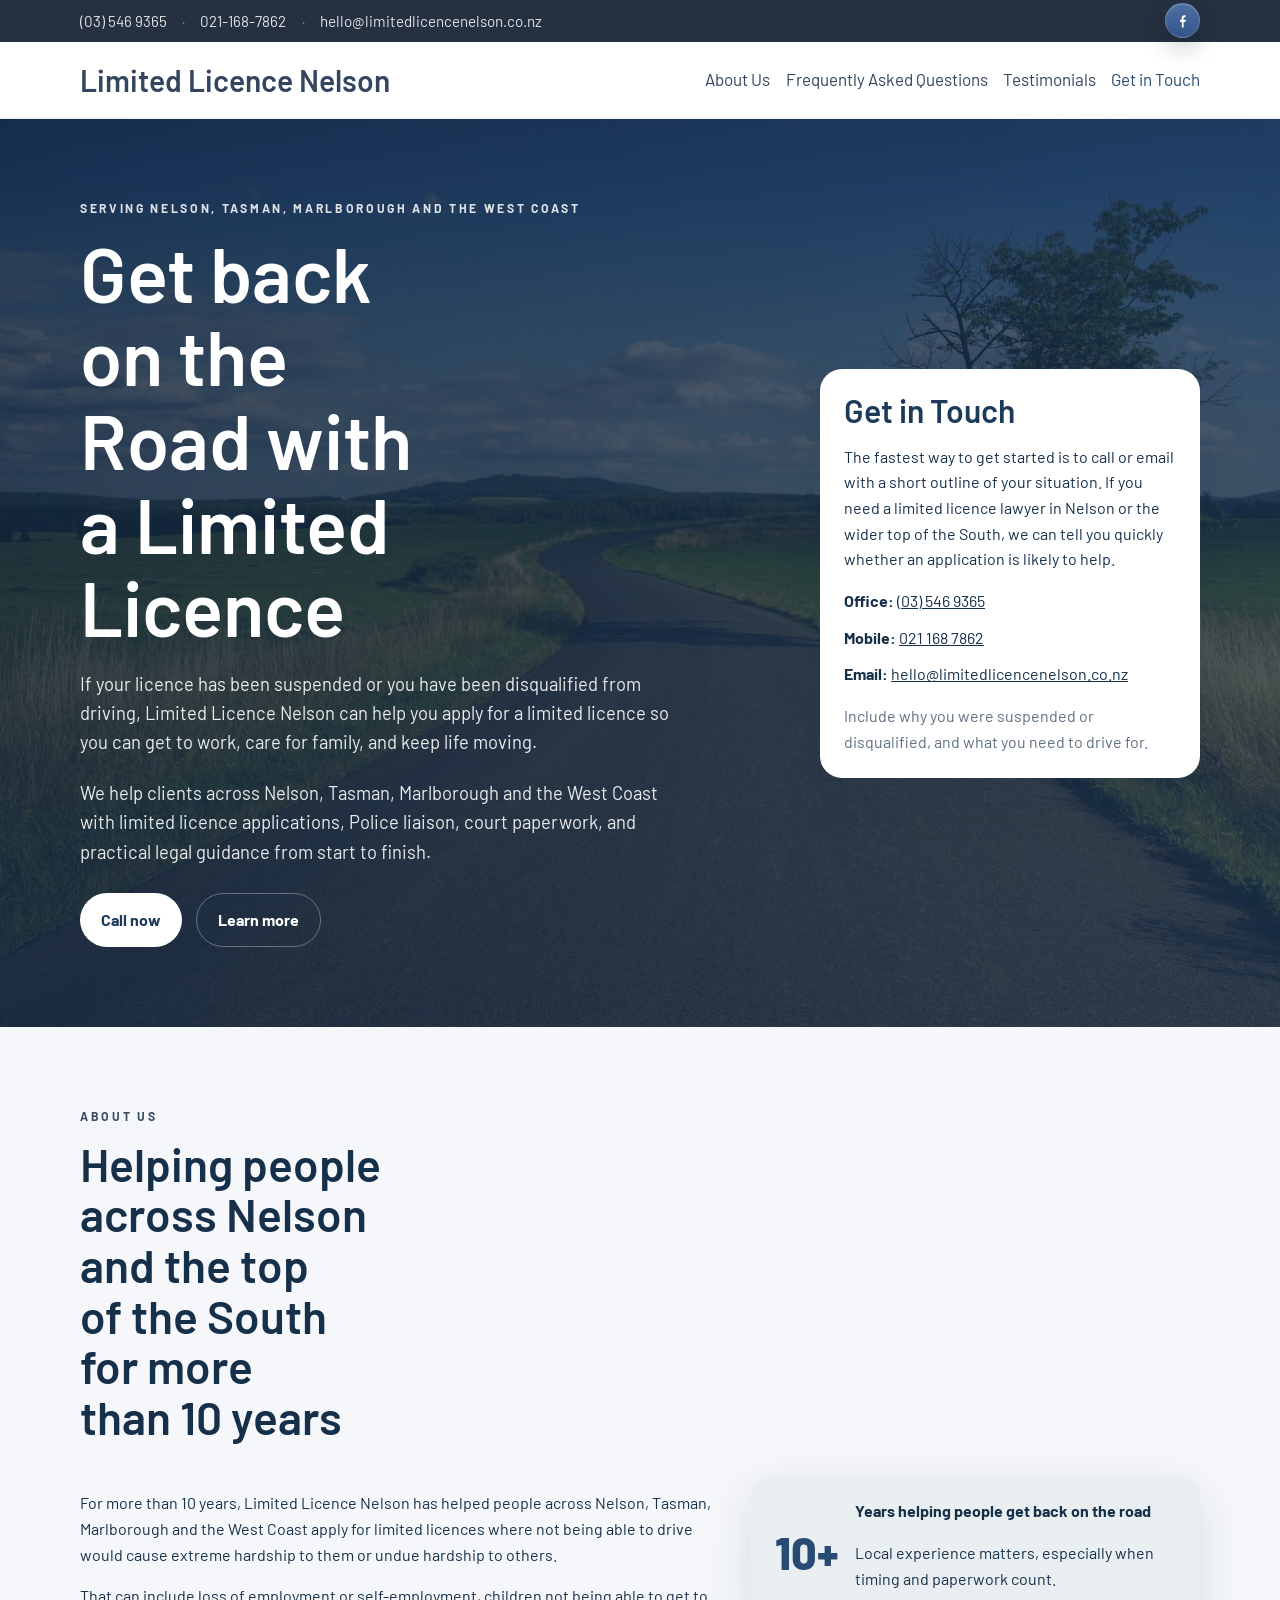
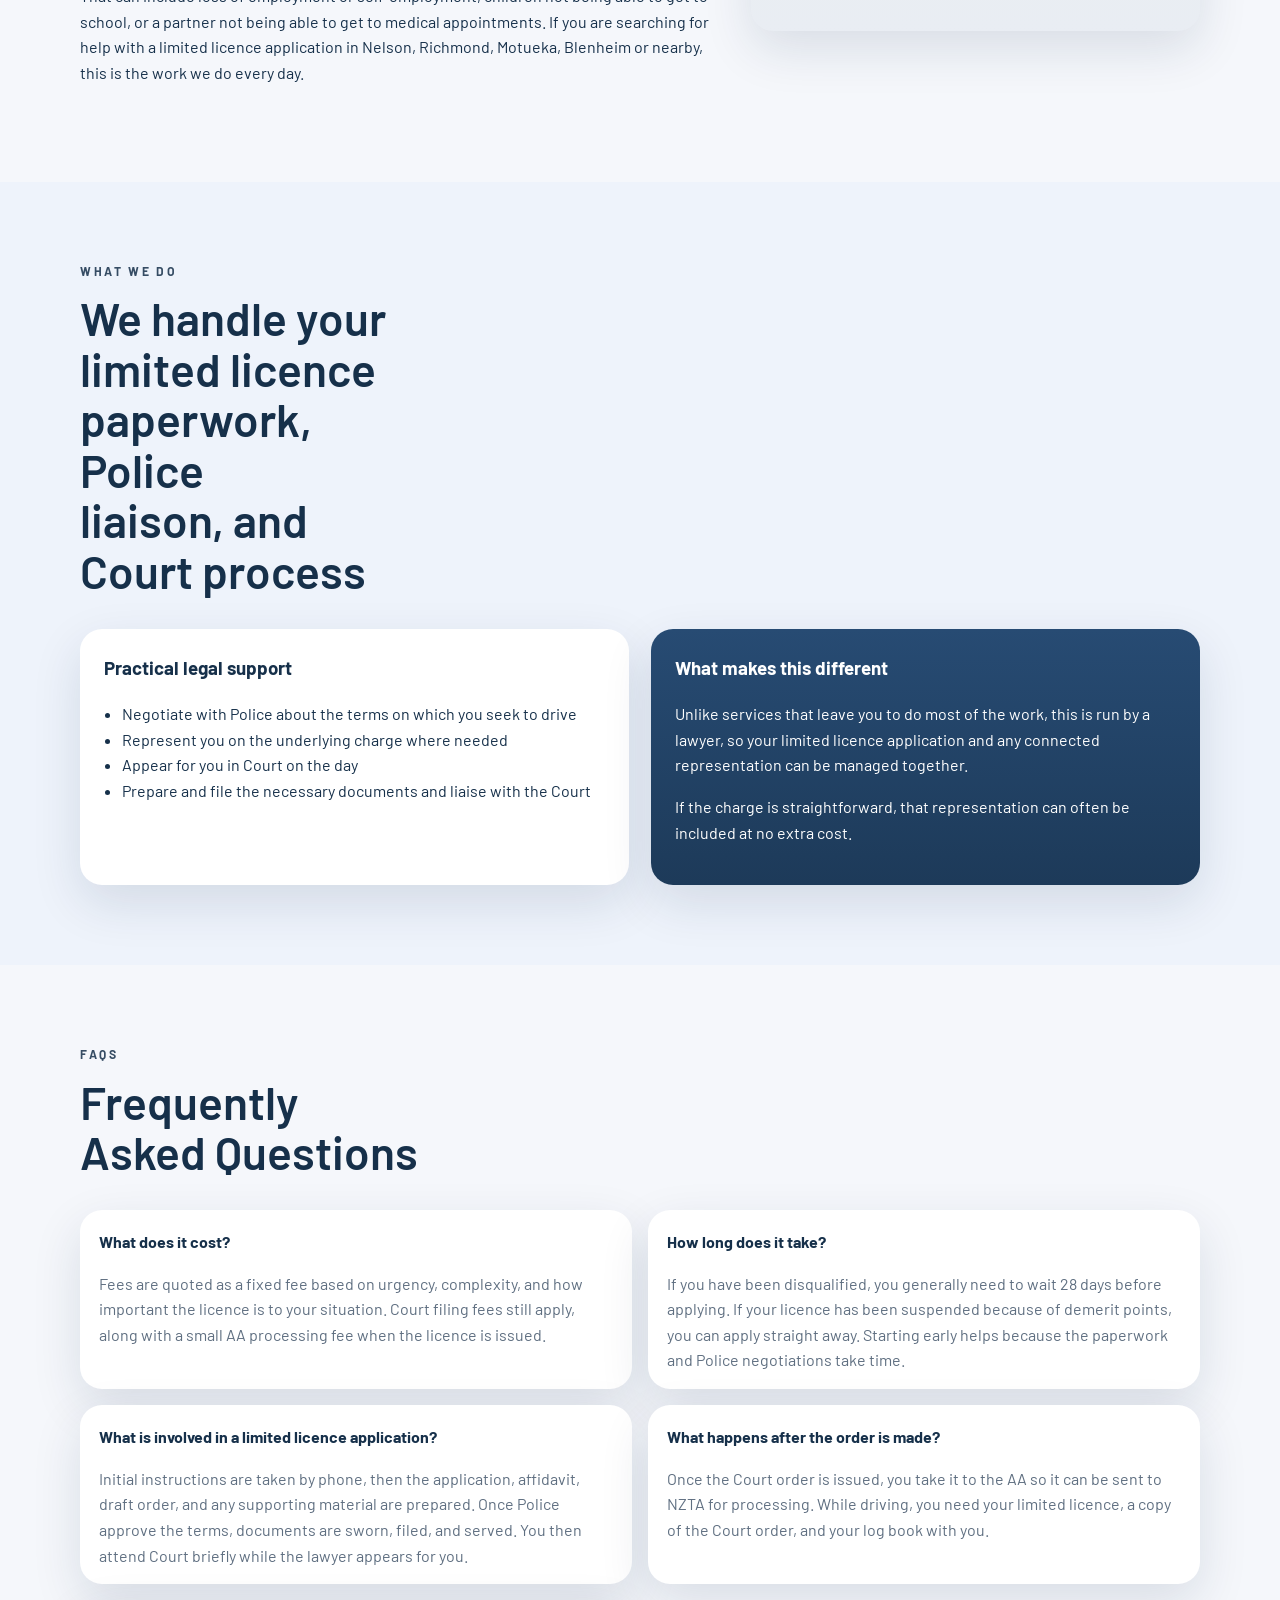
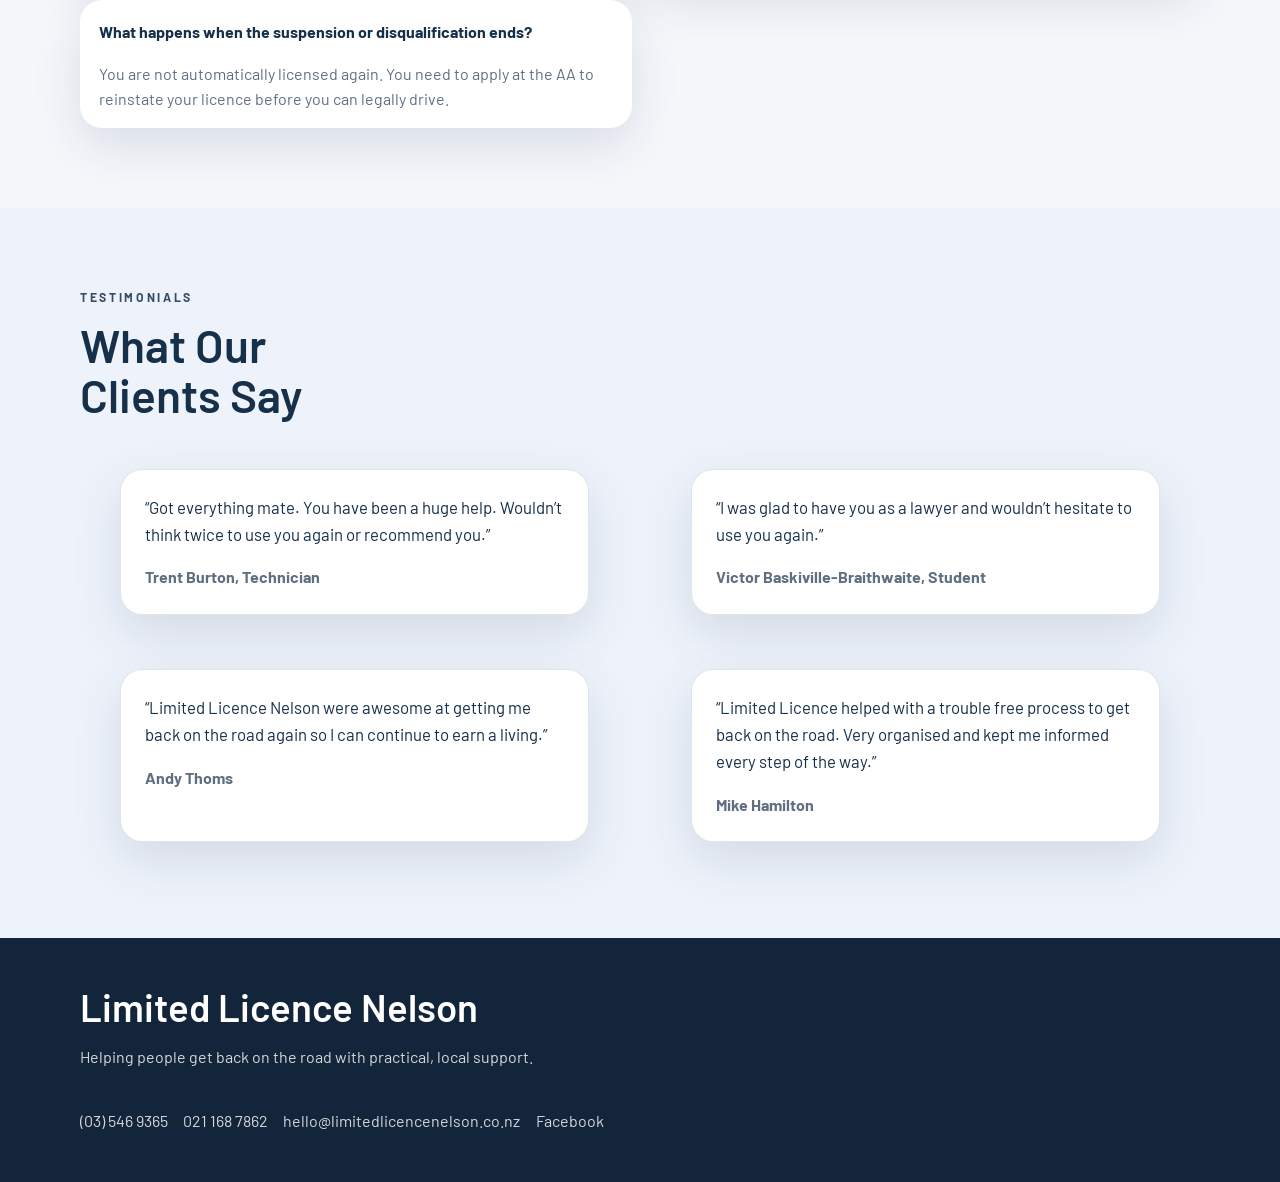
==== contact/index.html @ 9069eb78 "Add contact page fallback" ====
<!doctype html>
<html lang="en-NZ">
  <head>
    <meta charset="utf-8" />
    <meta name="viewport" content="width=device-width, initial-scale=1" />
    <title>Contact | Limited Licence Nelson</title>
    <meta
      name="description"
      content="Contact Limited Licence Nelson for help with limited licence applications in Nelson, Tasman, Marlborough and the West Coast."
    />
    <link rel="canonical" href="https://limitedlicencenelson.co.nz/#contact" />
    <meta http-equiv="refresh" content="0; url=/#contact" />
    <script>
      window.location.replace('/#contact');
    </script>
  </head>
  <body>
    <h1>Contact Limited Licence Nelson</h1>
    <p>
      Contact details are on the
      <a href="/#contact">Limited Licence Nelson home page</a>.
    </p>
    <p><a href="tel:+6435469365">(03) 546 9365</a></p>
    <p><a href="tel:+64211687862">021 168 7862</a></p>
    <p><a href="mailto:hello@limitedlicencenelson.co.nz">hello@limitedlicencenelson.co.nz</a></p>
  </body>
</html>
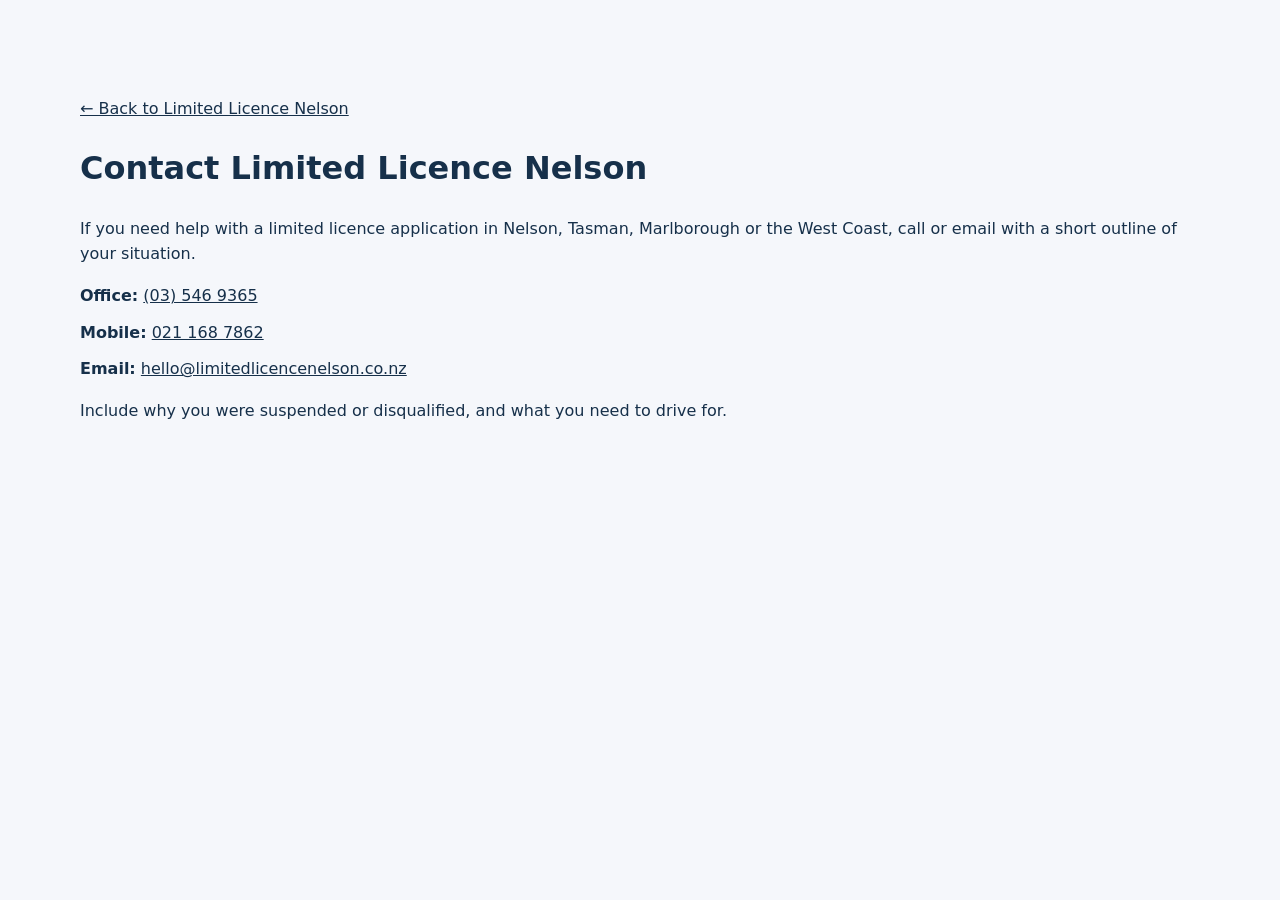
==== commit 4c44722f: "Make contact page discoverable" ====
--- a/contact/index.html
+++ b/contact/index.html
@@ -8,20 +8,25 @@
       name="description"
       content="Contact Limited Licence Nelson for help with limited licence applications in Nelson, Tasman, Marlborough and the West Coast."
     />
-    <link rel="canonical" href="https://limitedlicencenelson.co.nz/#contact" />
-    <meta http-equiv="refresh" content="0; url=/#contact" />
-    <script>
-      window.location.replace('/#contact');
-    </script>
+    <link rel="canonical" href="https://limitedlicencenelson.co.nz/contact/" />
+    <link rel="stylesheet" href="/styles.css" />
   </head>
   <body>
-    <h1>Contact Limited Licence Nelson</h1>
-    <p>
-      Contact details are on the
-      <a href="/#contact">Limited Licence Nelson home page</a>.
-    </p>
-    <p><a href="tel:+6435469365">(03) 546 9365</a></p>
-    <p><a href="tel:+64211687862">021 168 7862</a></p>
-    <p><a href="mailto:hello@limitedlicencenelson.co.nz">hello@limitedlicencenelson.co.nz</a></p>
+    <main class="section wrapper">
+      <p><a href="/">← Back to Limited Licence Nelson</a></p>
+      <h1>Contact Limited Licence Nelson</h1>
+      <p>
+        If you need help with a limited licence application in Nelson, Tasman,
+        Marlborough or the West Coast, call or email with a short outline of your situation.
+      </p>
+      <ul class="contact-list">
+        <li><strong>Office:</strong> <a href="tel:+6435469365">(03) 546 9365</a></li>
+        <li><strong>Mobile:</strong> <a href="tel:+64211687862">021 168 7862</a></li>
+        <li><strong>Email:</strong> <a href="mailto:hello@limitedlicencenelson.co.nz">hello@limitedlicencenelson.co.nz</a></li>
+      </ul>
+      <p>
+        Include why you were suspended or disqualified, and what you need to drive for.
+      </p>
+    </main>
   </body>
 </html>
--- a/styles.css
+++ b/styles.css
@@ -0,0 +1,479 @@
+:root {
+  --bg: #f5f7fb;
+  --surface: #ffffff;
+  --surface-alt: #eef3fb;
+  --text: #16304a;
+  --muted: #5f6f81;
+  --line: rgba(22, 48, 74, 0.12);
+  --brand: #274b73;
+  --brand-strong: #1d3a59;
+  --accent: #66a179;
+  --shadow: 0 18px 50px rgba(18, 44, 76, 0.12);
+  --radius: 22px;
+  --wrapper: min(1120px, calc(100vw - 2rem));
+  --font-sans: "Barlow", ui-sans-serif, system-ui, -apple-system, BlinkMacSystemFont, "Segoe UI", sans-serif;
+  --font-display: "Barlow", ui-sans-serif, system-ui, -apple-system, BlinkMacSystemFont, "Segoe UI", sans-serif;
+}
+
+* {
+  box-sizing: border-box;
+}
+
+html {
+  scroll-behavior: smooth;
+}
+
+body {
+  margin: 0;
+  font-family: var(--font-sans);
+  color: var(--text);
+  background: var(--bg);
+  line-height: 1.6;
+  font-size: 16px;
+}
+
+img {
+  max-width: 100%;
+  display: block;
+}
+
+A, a {
+  color: inherit;
+}
+
+.wrapper {
+  width: var(--wrapper);
+  margin: 0 auto;
+}
+
+.site-header {
+  position: sticky;
+  top: 0;
+  z-index: 20;
+  background: rgba(255, 255, 255, 0.96);
+  backdrop-filter: blur(10px);
+  border-bottom: 1px solid rgba(22, 48, 74, 0.08);
+}
+
+.nav,
+.footer-inner {
+  display: flex;
+  align-items: center;
+  justify-content: space-between;
+  gap: 1rem;
+}
+
+.topbar {
+  background: #253041;
+  color: rgba(255, 255, 255, 0.9);
+}
+
+.topbar-inner {
+  min-height: 2.6rem;
+  display: flex;
+  align-items: center;
+  justify-content: space-between;
+  gap: 1rem;
+}
+
+.brand {
+  font-family: var(--font-sans);
+  font-size: 1.875rem;
+  font-weight: 600;
+  letter-spacing: 0;
+  line-height: 1.6;
+  color: #33455f;
+  white-space: nowrap;
+}
+
+.topbar-links,
+.nav-links,
+.footer-links {
+  display: flex;
+  flex-wrap: wrap;
+  align-items: center;
+  gap: 0.7rem 0.95rem;
+}
+
+.topbar-links {
+  font-size: 0.95rem;
+  letter-spacing: 0;
+}
+
+.topbar-links a,
+.footer-links a {
+  text-decoration: none;
+}
+
+.topbar-links a {
+  color: rgba(255, 255, 255, 0.86);
+}
+
+.topbar-links a:hover,
+.social-link:hover {
+  color: white;
+}
+
+.social-link:hover {
+  transform: translateY(-1px);
+  background: linear-gradient(180deg, #587db5, #3f63a0);
+  box-shadow: 0 14px 28px rgba(9, 18, 32, 0.26), inset 0 1px 0 rgba(255, 255, 255, 0.18);
+}
+
+.topbar-sep {
+  color: rgba(255, 255, 255, 0.34);
+}
+
+.social-link {
+  display: inline-flex;
+  align-items: center;
+  justify-content: center;
+  width: 2.2rem;
+  height: 2.2rem;
+  border-radius: 999px;
+  color: white;
+  background: linear-gradient(180deg, #4d6fa3, #35558a);
+  border: 1px solid rgba(255, 255, 255, 0.18);
+  box-shadow: 0 10px 24px rgba(9, 18, 32, 0.22), inset 0 1px 0 rgba(255, 255, 255, 0.14);
+  transition: transform 0.2s ease, box-shadow 0.2s ease, background 0.2s ease;
+}
+
+.social-link svg {
+  width: 1.18rem;
+  height: 1.18rem;
+  fill: currentColor;
+}
+
+.nav {
+  padding: 0.9rem 0;
+}
+
+.nav-links a {
+  text-decoration: none;
+  color: #33455f;
+  font-size: 1.0625rem;
+  font-weight: 400;
+}
+
+.nav-links a:hover,
+.footer-links a:hover {
+  color: var(--brand-strong);
+}
+
+.nav-cta {
+  color: var(--brand) !important;
+  font-weight: 700;
+}
+
+.hero {
+  position: relative;
+  min-height: 82vh;
+  background:
+    linear-gradient(135deg, rgba(17, 36, 60, 0.78), rgba(39, 75, 115, 0.58));
+  color: white;
+}
+
+.hero-image {
+  position: absolute;
+  inset: 0;
+  width: 100%;
+  height: 100%;
+  object-fit: cover;
+  z-index: -1;
+}
+
+.hero-overlay {
+  position: absolute;
+  inset: 0;
+  background: linear-gradient(180deg, rgba(17, 36, 60, 0.18), rgba(17, 36, 60, 0.55));
+}
+
+.hero-inner {
+  position: relative;
+  z-index: 1;
+  display: grid;
+  grid-template-columns: 1.5fr minmax(280px, 380px);
+  gap: 2rem;
+  align-items: center;
+  padding: 5rem 0;
+}
+
+.eyebrow {
+  margin: 0 0 0.75rem;
+  text-transform: uppercase;
+  letter-spacing: 0.22em;
+  font-size: 0.76rem;
+  font-weight: 700;
+  opacity: 0.85;
+}
+
+.hero h1,
+.section-heading h2,
+.site-footer h2,
+.hero-card h2 {
+  margin: 0;
+  font-family: var(--font-display);
+  font-weight: 600;
+  line-height: 1.1;
+  letter-spacing: 0;
+}
+
+.hero h1 {
+  font-size: clamp(3rem, 6vw, 4.75rem);
+  max-width: 10ch;
+  text-wrap: balance;
+}
+
+.hero-text {
+  margin: 1.3rem 0 0;
+  max-width: 60ch;
+  font-size: 1.15rem;
+  color: rgba(255, 255, 255, 0.9);
+}
+
+.hero-actions {
+  display: flex;
+  flex-wrap: wrap;
+  gap: 0.9rem;
+  margin-top: 1.6rem;
+}
+
+.button {
+  display: inline-flex;
+  align-items: center;
+  justify-content: center;
+  min-height: 3.2rem;
+  padding: 0.85rem 1.3rem;
+  border-radius: 999px;
+  text-decoration: none;
+  font-weight: 700;
+  transition: transform 140ms ease, background 140ms ease, color 140ms ease;
+}
+
+.button:hover {
+  transform: translateY(-1px);
+}
+
+.button-primary {
+  background: white;
+  color: var(--brand-strong);
+}
+
+.button-secondary {
+  border: 1px solid rgba(255, 255, 255, 0.32);
+  color: white;
+}
+
+.hero-card,
+.card,
+.highlight-card,
+.testimonial,
+.faq-grid details {
+  background: var(--surface);
+  border-radius: var(--radius);
+  box-shadow: var(--shadow);
+}
+
+.hero-card {
+  color: var(--text);
+  padding: 1.5rem;
+}
+
+.hero-card h2 {
+  font-size: clamp(1.6rem, 2.5vw, 2rem);
+  color: var(--brand-strong);
+}
+
+.hero-card h2,
+.card h3,
+.testimonial footer {
+  margin-top: 0;
+}
+
+.contact-list {
+  list-style: none;
+  padding: 0;
+  margin: 1rem 0;
+}
+
+.contact-list li + li {
+  margin-top: 0.7rem;
+}
+
+.small-note {
+  color: var(--muted);
+  margin-bottom: 0;
+}
+
+.section {
+  padding: 5rem 0;
+}
+
+.section-alt {
+  background: var(--surface-alt);
+}
+
+.section-heading {
+  max-width: 46rem;
+  margin-bottom: 2rem;
+}
+
+.section-heading h2 {
+  font-size: clamp(2.2rem, 4vw, 2.875rem);
+  max-width: 13ch;
+  text-wrap: balance;
+}
+
+.about-grid,
+.process-grid,
+.testimonials-grid,
+.footer-inner {
+  display: grid;
+  gap: 1.4rem;
+}
+
+.about-grid {
+  grid-template-columns: 1.3fr 0.9fr;
+  align-items: start;
+}
+
+.highlight-card,
+.card,
+.testimonial {
+  padding: 1.5rem;
+}
+
+.highlight-card {
+  display: grid;
+  grid-template-columns: auto 1fr;
+  gap: 1rem;
+  align-items: center;
+  background: linear-gradient(180deg, rgba(102, 161, 121, 0.08), rgba(39, 75, 115, 0.06));
+}
+
+.stat {
+  font-size: 2.8rem;
+  font-weight: 800;
+  color: var(--brand);
+}
+
+.process-grid,
+.testimonials-grid {
+  grid-template-columns: repeat(2, minmax(0, 1fr));
+}
+
+.card ul {
+  padding-left: 1.1rem;
+  margin-bottom: 0;
+}
+
+.accent-card {
+  background: linear-gradient(180deg, #274b73, #1d3a59);
+  color: white;
+}
+
+.faq-grid {
+  display: grid;
+  grid-template-columns: repeat(2, minmax(0, 1fr));
+  gap: 1rem;
+}
+
+.faq-grid details {
+  padding: 1.2rem 1.2rem 1rem;
+}
+
+.faq-grid summary {
+  cursor: pointer;
+  font-weight: 700;
+  list-style: none;
+}
+
+.faq-grid summary::-webkit-details-marker {
+  display: none;
+}
+
+.faq-grid details p {
+  color: var(--muted);
+  margin-bottom: 0;
+}
+
+.testimonial {
+  border: 1px solid var(--line);
+}
+
+.testimonial p {
+  margin-top: 0;
+  font-size: 1.05rem;
+}
+
+.testimonial footer {
+  color: var(--muted);
+  font-weight: 700;
+}
+
+.site-footer {
+  background: #13253a;
+  color: white;
+  padding: 3rem 0;
+}
+
+.site-footer h2 {
+  font-size: clamp(1.9rem, 3vw, 2.5rem);
+}
+
+.site-footer p,
+.site-footer a {
+  color: rgba(255, 255, 255, 0.82);
+}
+
+@media (max-width: 900px) {
+  .hero-inner,
+  .about-grid,
+  .process-grid,
+  .faq-grid,
+  .testimonials-grid,
+  .footer-inner {
+    grid-template-columns: 1fr;
+  }
+
+  .hero {
+    min-height: auto;
+  }
+
+  .hero-inner {
+    padding: 4rem 0;
+  }
+
+  .hero h1 {
+    max-width: none;
+  }
+}
+
+@media (max-width: 640px) {
+  .topbar-inner,
+  .nav {
+    align-items: flex-start;
+    flex-direction: column;
+  }
+
+  .topbar-links,
+  .nav-links {
+    gap: 0.45rem 0.75rem;
+  }
+
+  .topbar-sep {
+    display: none;
+  }
+
+  .section {
+    padding: 4rem 0;
+  }
+
+  .hero-card,
+  .card,
+  .highlight-card,
+  .testimonial,
+  .faq-grid details {
+    border-radius: 18px;
+  }
+}
